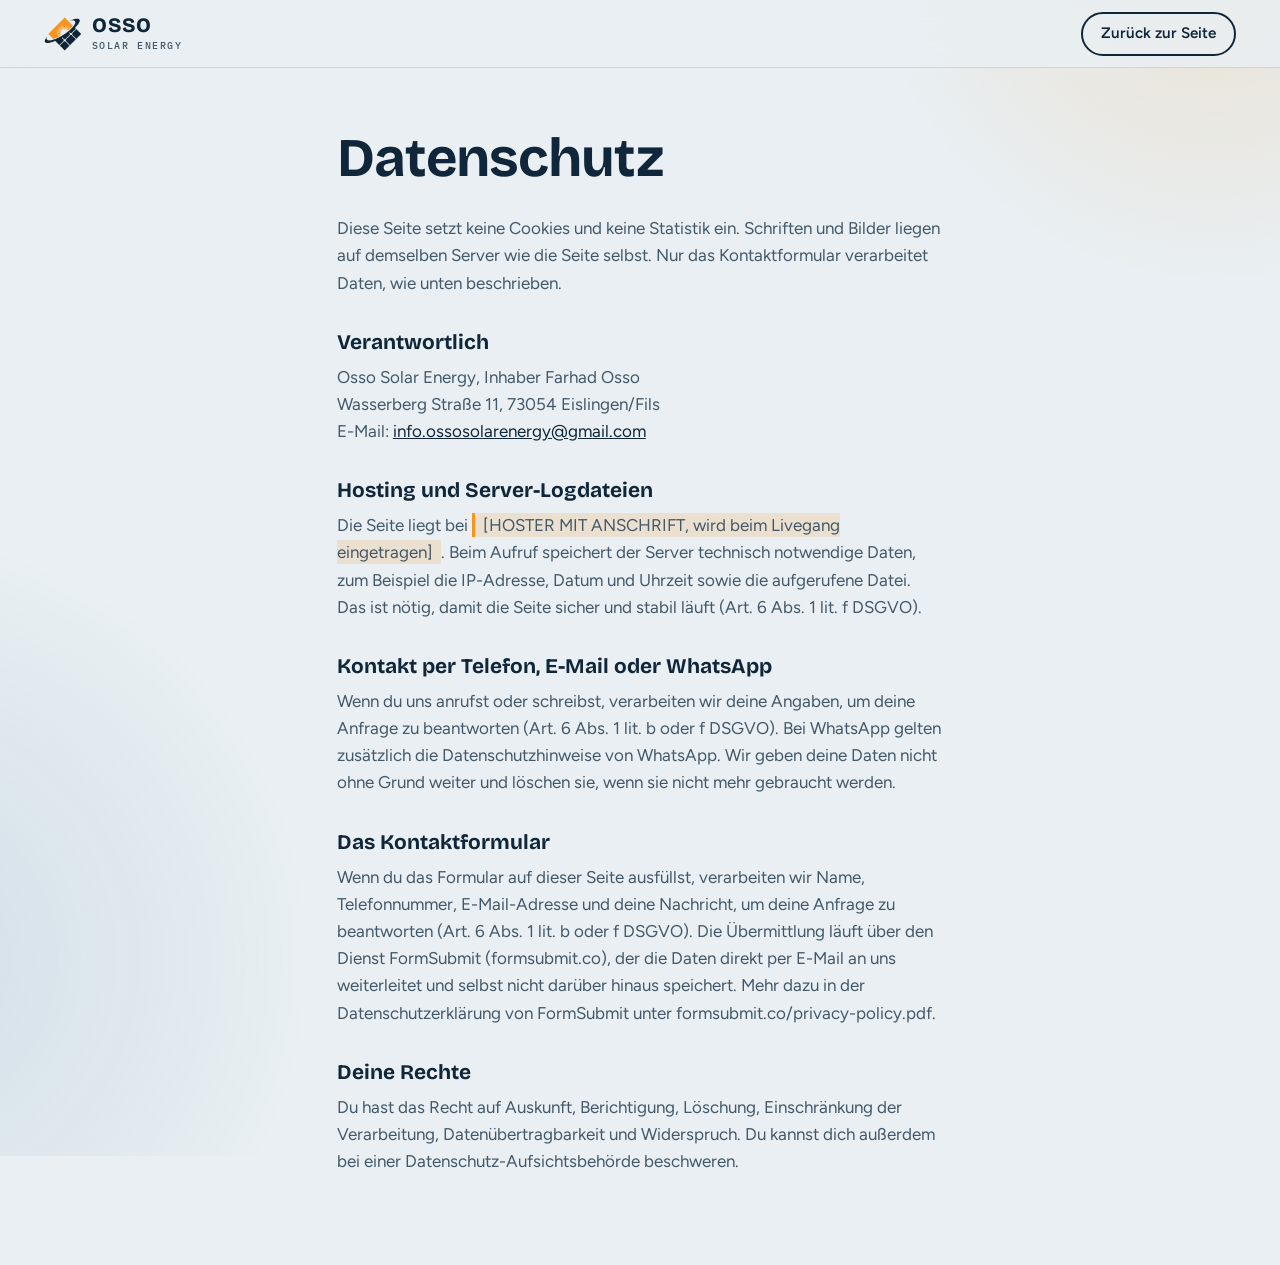
==== datenschutz.html @ b6607de0 "Osso Solar Energy website" ====
<!doctype html>
<html lang="de">
<head>
<meta charset="utf-8">
<meta name="viewport" content="width=device-width,initial-scale=1">
<title>Datenschutz | Osso Solar Energy</title>
<meta name="robots" content="noindex">
<meta name="theme-color" content="#E9EFF2">
<link rel="icon" type="image/png" sizes="32x32" href="assets/favicon-32x32.png">
<link rel="stylesheet" href="assets/site.css">
</head>
<body>
<div class="env" aria-hidden="true"></div>
<header class="nav">
  <a class="brand" href="index.html" aria-label="Osso Solar Energy, zur Startseite">
    <img src="assets/logo-mark-128.png" width="38" height="38" alt="">
    <span class="wordmark"><b>OSSO</b><span>Solar Energy</span></span>
  </a>
  <a class="btn btn-ghost btn-sm" href="index.html">Zurück zur Seite</a>
</header>
<main id="main" class="legal" tabindex="-1">
  <h1>Datenschutz</h1>
  <!-- PLATZHALTER: Entwurf, kein Cookie-Banner und keine Statistik im Einsatz. Vor dem Livegang prüfen lassen. -->
  <p>Diese Seite setzt keine Cookies und keine Statistik ein. Schriften und Bilder liegen auf demselben Server wie die Seite selbst. Nur das Kontaktformular verarbeitet Daten, wie unten beschrieben.</p>

  <h2>Verantwortlich</h2>
  <p>Osso Solar Energy, Inhaber Farhad Osso<br>
  Wasserberg Straße 11, 73054 Eislingen/Fils<br>
  E-Mail: <a href="mailto:info.ossosolarenergy@gmail.com">info.ossosolarenergy@gmail.com</a></p>

  <h2>Hosting und Server-Logdateien</h2>
  <p>Die Seite liegt bei <span class="todo">[HOSTER MIT ANSCHRIFT, wird beim Livegang eingetragen]</span>. Beim Aufruf speichert der Server technisch notwendige Daten, zum Beispiel die IP-Adresse, Datum und Uhrzeit sowie die aufgerufene Datei. Das ist nötig, damit die Seite sicher und stabil läuft (Art. 6 Abs. 1 lit. f DSGVO).</p>

  <h2>Kontakt per Telefon, E-Mail oder WhatsApp</h2>
  <p>Wenn du uns anrufst oder schreibst, verarbeiten wir deine Angaben, um deine Anfrage zu beantworten (Art. 6 Abs. 1 lit. b oder f DSGVO). Bei WhatsApp gelten zusätzlich die Datenschutzhinweise von WhatsApp. Wir geben deine Daten nicht ohne Grund weiter und löschen sie, wenn sie nicht mehr gebraucht werden.</p>

  <h2>Das Kontaktformular</h2>
  <p>Wenn du das Formular auf dieser Seite ausfüllst, verarbeiten wir Name, Telefonnummer, E-Mail-Adresse und deine Nachricht, um deine Anfrage zu beantworten (Art. 6 Abs. 1 lit. b oder f DSGVO). Die Übermittlung läuft über den Dienst FormSubmit (formsubmit.co), der die Daten direkt per E-Mail an uns weiterleitet und selbst nicht darüber hinaus speichert. Mehr dazu in der Datenschutzerklärung von FormSubmit unter formsubmit.co/privacy-policy.pdf.</p>

  <h2>Deine Rechte</h2>
  <p>Du hast das Recht auf Auskunft, Berichtigung, Löschung, Einschränkung der Verarbeitung, Datenübertragbarkeit und Widerspruch. Du kannst dich außerdem bei einer Datenschutz-Aufsichtsbehörde beschweren.</p>
</main>
</body>
</html>
---- assets/site.css ----
/* Osso Solar Energy. Plain CSS, no build step. */

@font-face{font-family:"Bricolage Grotesque";src:url(fonts/bricolage-grotesque-latin-wght-normal.woff2) format("woff2");font-weight:200 800;font-style:normal;font-display:swap}
@font-face{font-family:"Figtree";src:url(fonts/figtree-latin-wght-normal.woff2) format("woff2");font-weight:300 900;font-style:normal;font-display:swap}
@font-face{font-family:"IBM Plex Mono";src:url(fonts/ibm-plex-mono-latin-500-normal.woff2) format("woff2");font-weight:500;font-style:normal;font-display:swap}

:root{
  --canvas:#E9EFF2;
  --panel:#F5F8F9;
  --night:#0C1D2C;
  --night-2:#132B40;
  --accent:#F7941D;
  --accent-hover:#FFA63E;
  --accent-muted:rgba(247,148,29,.22);
  --text-secondary:#43586A;
  --text-primary:#10263A;
  --line-strong:#72848F;
  --line-soft:rgba(16,38,58,.12);
  --on-dark:#EEF2F4;
  --on-dark-2:#A9BAC7;

  --f-display:"Bricolage Grotesque",ui-sans-serif,system-ui,"Segoe UI",sans-serif;
  --f-body:"Figtree",ui-sans-serif,system-ui,"Segoe UI",sans-serif;
  --f-mono:"IBM Plex Mono",ui-monospace,"Cascadia Mono",Consolas,monospace;

  --ease:cubic-bezier(.22,.8,.24,1);
  --ease-soft:cubic-bezier(.4,0,.2,1);
  --tshadow:0 1px 2px rgba(5,10,18,.95),0 3px 12px rgba(5,10,18,.78),0 10px 44px rgba(5,10,18,.8);
  --gutter:clamp(20px,6vw,96px);
}

*,*::before,*::after{box-sizing:border-box}
html{overflow-x:hidden;overflow-x:clip;scroll-behavior:smooth;-webkit-text-size-adjust:100%}
body{margin:0;overflow-x:hidden;overflow-x:clip;background:var(--canvas);color:var(--text-primary);font:400 1.0625rem/1.6 var(--f-body);-webkit-font-smoothing:antialiased;text-rendering:optimizeLegibility}
img,svg,canvas{display:block;max-width:100%}
a{color:inherit}
h1,h2,h3,p,ul,dl,dd,figure{margin:0}
ul{padding:0;list-style:none}
[id]{scroll-margin-top:84px}
#main:focus{outline:none}

.sr{position:absolute!important;width:1px;height:1px;margin:-1px;padding:0;overflow:hidden;clip:rect(0 0 0 0);white-space:nowrap;border:0}
.skip{position:fixed;left:12px;top:-60px;z-index:100;padding:12px 18px;background:var(--text-primary);color:var(--on-dark);border-radius:10px;text-decoration:none;transition:top .3s var(--ease)}
.skip:focus{top:12px}

:focus-visible{outline:3px solid var(--accent);outline-offset:3px;box-shadow:0 0 0 2px var(--text-primary)}
.light :focus-visible,.promises :focus-visible,.cta :focus-visible,.stage :focus-visible{box-shadow:0 0 0 2px var(--night)}

/* ---------- One environment: a slow light that drifts behind every page ---------- */
.env{position:fixed;inset:-20vmax;z-index:-1;pointer-events:none;
  background:
    radial-gradient(38vmax 38vmax at 82% 14%,rgba(247,148,29,.15),transparent 70%),
    radial-gradient(46vmax 46vmax at 8% 86%,rgba(62,124,177,.14),transparent 72%);
  animation:envdrift 90s var(--ease-soft) -34s infinite alternate;will-change:transform}
@keyframes envdrift{from{transform:translate3d(0,0,0)}to{transform:translate3d(-4vmax,3vmax,0)}}

/* ---------- Navigation ---------- */
.nav{position:fixed;top:0;left:0;right:0;z-index:50;height:68px;display:flex;align-items:center;justify-content:space-between;gap:16px;padding:0 clamp(14px,3.4vw,44px);
  background:rgba(233,239,242,.84);-webkit-backdrop-filter:blur(14px) saturate(1.2);backdrop-filter:blur(14px) saturate(1.2);border-bottom:1px solid var(--line-soft)}
.brand{display:flex;align-items:center;gap:10px;text-decoration:none;min-height:44px}
.brand img{width:38px;height:38px}
.wordmark{display:flex;flex-direction:column;line-height:1}
.wordmark b{font:800 1.28rem/1 var(--f-display);letter-spacing:.06em}
.wordmark span{font:500 .62rem/1 var(--f-mono);letter-spacing:.16em;text-transform:uppercase;color:var(--text-secondary);margin-top:4px}
.nav-links{display:flex;gap:clamp(18px,3vw,40px)}
.nav-links a{position:relative;text-decoration:none;font-weight:500;font-size:.98rem;padding:10px 2px;color:var(--text-primary)}
.nav-links a::after{content:"";position:absolute;left:0;right:0;bottom:4px;height:2px;background:var(--accent);transform:scaleX(0);transform-origin:left;transition:transform .45s var(--ease)}
.nav-links a:hover::after{transform:scaleX(1)}
.btn .short{display:none}

/* ---------- Buttons ---------- */
.btn{position:relative;isolation:isolate;display:inline-flex;align-items:center;justify-content:center;gap:.6em;min-height:48px;padding:0 1.5em;border-radius:999px;border:2px solid transparent;
  font:600 1rem/1.1 var(--f-body);text-align:center;text-decoration:none;cursor:pointer;
  transition:transform .4s var(--ease),background-color .3s var(--ease-soft),color .3s var(--ease-soft),border-color .3s var(--ease-soft)}
.btn-primary{background:var(--accent);color:var(--text-primary)}
.btn-primary:hover{background:var(--accent-hover);transform:translateY(-2px)}
.btn-primary:active{transform:translateY(0)}
.btn-ghost{background:transparent;border-color:currentColor;color:inherit}
.btn-ghost:hover{background:rgba(255,255,255,.12);transform:translateY(-2px)}
.btn-sm{min-height:44px;padding:0 1.2em;font-size:.95rem}
.btn-lg{min-height:58px;padding:0 2em;font-size:1.1rem}
.btn.pulse::after{content:"";position:absolute;inset:-2px;z-index:-1;border-radius:inherit;box-shadow:0 0 34px 6px rgba(247,148,29,.6);opacity:0}
.live .btn.pulse::after{animation:glow 4.6s var(--ease-soft) -1.4s infinite}
@keyframes glow{0%,100%{opacity:0}50%{opacity:.55}}
@media (pointer:coarse){.btn,.nav-links a{min-height:44px}}

/* ---------- Typography ---------- */
.display{font-family:var(--f-display);font-weight:700;letter-spacing:-.025em;line-height:1;text-wrap:balance}
.h2{font:700 clamp(2rem,4.4vw,3.6rem)/1.05 var(--f-display);letter-spacing:-.02em;text-wrap:balance;max-width:20ch}
.lead{font-size:clamp(1.05rem,1.5vw,1.25rem);line-height:1.6;color:var(--text-secondary);max-width:46ch;margin-top:20px}
.eyebrow{display:flex;align-items:center;gap:.8em;margin-bottom:22px;font:500 .78rem/1 var(--f-mono);letter-spacing:.14em;text-transform:uppercase;color:var(--text-secondary)}
.dot{display:inline-block;width:9px;height:9px;border-radius:50%;background:var(--accent);flex:none}
.live .dot{animation:dotpulse 4.6s var(--ease-soft) -2.1s infinite}
@keyframes dotpulse{0%,100%{opacity:1;transform:scale(1)}50%{opacity:.45;transform:scale(.8)}}

.section,.promises,.steps,.light,.services,.faq,.cta{position:relative;padding:clamp(76px,11vw,150px) var(--gutter)}
.wrap{max-width:1180px;margin:0 auto}

/* ---------- Hero ---------- */
.hero{position:relative}
.stage{position:relative;min-height:100svh;overflow:hidden;background:var(--night);color:#F6F4EE}
.poster{position:absolute;inset:0}
.poster img{width:100%;height:100%;object-fit:cover;object-position:53% 50%}
/* tall screens: the wide picture sits as a band under the menu and melts into the page */
@media (max-aspect-ratio:1/1){
  .stage{background:#0E2236}
  .poster{inset:auto;left:0;right:0;top:96px;height:min(44vh,380px);-webkit-mask-image:linear-gradient(#000 74%,transparent);mask-image:linear-gradient(#000 74%,transparent)}
}
#fx{position:absolute;inset:0;width:100%;height:100%;display:none;will-change:transform}
.scrim{position:absolute;inset:0;pointer-events:none;background:radial-gradient(ellipse 120% 90% at 55% 40%,rgba(8,20,32,0) 35%,rgba(8,20,32,.62) 100%)}

/* honest label: the pictures at the top are visualisations */
.viz{position:absolute;z-index:2;top:84px;right:clamp(14px,3.4vw,44px);padding:.55em .8em;border-radius:8px;background:rgba(8,14,22,.5);border:1px solid rgba(160,180,200,.28);
  font:500 .66rem/1 var(--f-mono);letter-spacing:.14em;text-transform:uppercase;color:#DDE5EA;pointer-events:none}
@media (max-aspect-ratio:1/1){.viz{top:106px}}

/* captions: absolutely placed in the calm lower left, the action lane (roof) stays clear */
.band{position:absolute;left:var(--gutter);right:var(--gutter);bottom:clamp(40px,12vh,130px);color:#F6F4EE;text-shadow:var(--tshadow);pointer-events:none;--k:1}
.band .inner{position:relative;isolation:isolate;width:fit-content;max-width:100%;pointer-events:auto}
.band .inner::before{content:"";position:absolute;inset:-42% -36% -48% -32%;z-index:-1;pointer-events:none;opacity:calc(.25 + .75*var(--k,1));
  background:radial-gradient(ellipse 80% 72% at 36% 55%,rgba(5,10,18,.82) 0%,rgba(5,10,18,.64) 50%,rgba(5,10,18,0) 84%)}
.band .btn{text-shadow:none}
.band:not(.b4){display:none}
.b1 .display{font-size:clamp(2.9rem,7.4vw,7rem);margin-top:22px}
.b2 .display,.b3 .display{font-size:clamp(3.2rem,9vw,8.6rem);margin-top:20px}
.b4 .display{font-size:clamp(2.2rem,4.8vw,4.6rem);max-width:16ch}
.b4 .sub{max-width:44ch;font-size:clamp(1.02rem,1.5vw,1.25rem);line-height:1.55;margin-top:20px;color:#EEF2F4}
.cta-row{display:flex;flex-wrap:wrap;gap:12px;margin-top:28px}
.b4 .btn-ghost{color:#F6F4EE}

.chip{display:inline-flex;align-items:center;gap:.7em;padding:.7em 1em;border-radius:10px;background:rgba(8,14,22,.55);border:1px solid rgba(160,180,200,.3);-webkit-backdrop-filter:blur(10px);backdrop-filter:blur(10px);text-shadow:0 1px 3px rgba(5,5,10,.85);
  font:500 .74rem/1 var(--f-mono);letter-spacing:.14em;text-transform:uppercase;color:#EDEFEA}
.cue{display:flex;align-items:center;gap:12px;margin-top:34px;font:500 .74rem/1 var(--f-mono);letter-spacing:.16em;text-transform:uppercase;color:#EDEFEA}
.cue-line{position:relative;display:block;width:1px;height:44px;background:rgba(238,242,244,.28);overflow:hidden}
.cue-line::after{content:"";position:absolute;left:0;top:0;width:1px;height:100%;background:var(--accent);transform:translateY(-100%)}
.live .cue-line::after{animation:cue 3.2s var(--ease-soft) -1.1s infinite}
@keyframes cue{0%{transform:translateY(-100%)}60%,100%{transform:translateY(100%)}}

/* text entrances, all scrubbed by --k (0 to 1) and fully reversible */
.vis{display:block}
[data-split="blur"]{position:relative}
[data-split="blur"] .sharp{opacity:var(--k,1);transform:translateY(calc((1 - var(--k,1))*16px))}
[data-split="blur"] .soft{position:absolute;left:0;top:0;filter:blur(10px);opacity:calc(1 - var(--k,1));transform:translateY(calc((1 - var(--k,1))*16px))}
[data-split="chars"] .w,[data-split="words"] .w{display:inline-block;white-space:nowrap}
[data-split="chars"] .c{display:inline-block;--kc:clamp(0,(var(--k,1) - var(--th,0))*2.6,1);opacity:var(--kc);transform:scale(calc(.8 + .2*var(--kc)))}
[data-split="words"] .vis{display:inline}
[data-split="words"] .w{--kc:clamp(0,(var(--k,1) - var(--th,0))*2.8,1);opacity:var(--kc);transform:translateY(calc((1 - var(--kc))*34px))}
.b4 .sub{opacity:clamp(0,(var(--k,1) - .55)*3,1);transform:translateY(calc((1 - clamp(0,(var(--k,1) - .55)*3,1))*14px))}
.b4 .cta-row{opacity:clamp(0,(var(--k,1) - .72)*4,1);transform:translateY(calc((1 - clamp(0,(var(--k,1) - .72)*4,1))*14px))}

/* scrub mode: a tall pinned hero, the canvas plays the journey */
.scrub .hero{height:640vh}
.scrub .stage{position:sticky;top:0;height:100svh;min-height:0}
.scrub .poster{opacity:0}
.scrub #fx{display:block;opacity:0;transition:opacity .9s var(--ease-soft)}
.scrub.fx-ready #fx{opacity:1}
.scrub .band{display:block;opacity:0;visibility:hidden;--k:0}
.scrub .band .btn,.scrub .band a{pointer-events:auto}
.scrub .stage{background:#0E2236}
@media (max-height:560px){.cue{display:none}}

/* ---------- Strip ---------- */
/* ---------- Stats: the proof line right under the hero ---------- */
.stats{padding:clamp(36px,5.5vw,60px) var(--gutter);background:var(--panel)}
.stats-grid{display:grid;grid-template-columns:repeat(4,1fr);gap:clamp(18px,3vw,32px)}
.stats-grid li{padding-left:clamp(16px,2vw,24px);border-left:2px solid var(--line-soft)}
.stats-grid li:first-child{padding-left:0;border-left:none}
.stat-num{font:700 clamp(1.8rem,3.4vw,2.8rem)/1 var(--f-display);letter-spacing:-.02em;color:var(--text-primary)}
.stat-label{margin-top:8px;font:500 .74rem/1.3 var(--f-mono);letter-spacing:.1em;text-transform:uppercase;color:var(--text-secondary)}
@media (max-width:720px){
  .stats-grid{grid-template-columns:repeat(2,1fr);row-gap:26px}
  .stats-grid li{border-left:none;padding-left:0}
  .stats-grid li:nth-child(even){border-left:2px solid var(--line-soft);padding-left:clamp(16px,4vw,24px)}
}

.strip{padding:26px var(--gutter);background:rgba(245,248,249,.7);border-block:1px solid var(--line-soft)}
.strip-list{display:flex;flex-wrap:wrap;justify-content:center;gap:12px clamp(22px,4vw,56px);font:500 .82rem/1 var(--f-mono);letter-spacing:.16em;text-transform:uppercase;color:var(--text-primary)}
.strip-list li{display:flex;align-items:center;gap:clamp(22px,4vw,56px)}
.strip-list li:not(:last-child)::after{content:"";width:8px;height:8px;border-radius:50%;background:var(--accent)}

/* ---------- Reveal on scroll ---------- */
.js [data-reveal]{opacity:0;transform:translateY(26px);transition:opacity .9s var(--ease),transform 1s var(--ease);transition-delay:calc(var(--i,0)*90ms)}
.js [data-reveal].in{opacity:1;transform:none}
.js [data-reveal].in.done{transition-delay:0s!important}

/* ---------- Promises (night band) ---------- */
.promises{background:linear-gradient(180deg,var(--night),var(--night-2));color:var(--on-dark)}
.promises .eyebrow,.light .eyebrow,.cta .eyebrow{color:var(--on-dark-2)}
.promises .h2{color:var(--on-dark)}
.promise-grid{display:grid;grid-template-columns:repeat(3,1fr);gap:clamp(28px,4vw,64px);margin-top:clamp(44px,6vw,84px)}
.promise .rule{display:block;height:2px;margin-bottom:26px;background:linear-gradient(90deg,var(--accent),rgba(247,148,29,.15));transform:scaleX(0);transform-origin:left;transition:transform 1.3s var(--ease) .15s}
.promise.in .rule{transform:scaleX(1)}
.promise .display{font-size:clamp(2.2rem,4.2vw,3.7rem)}
.promise p{margin-top:16px;color:var(--on-dark-2);max-width:30ch}

/* ---------- Steps ---------- */
.steps-grid{position:relative;display:grid;grid-template-columns:repeat(4,1fr);gap:clamp(18px,2.2vw,32px);margin-top:clamp(44px,6vw,84px)}
.cable{position:absolute;pointer-events:none;overflow:visible}
.cable-h{left:0;top:19px;width:100%;height:8px}
.cable-v{display:none}
.cable-path{fill:none;stroke:var(--accent);stroke-width:2;vector-effect:non-scaling-stroke;stroke-dasharray:1;stroke-dashoffset:calc(1 - var(--d,0))}
.step .num{position:relative;z-index:1;display:inline-block;padding:8px 12px 8px 0;margin-bottom:18px;background:var(--canvas);font:500 .82rem/1 var(--f-mono);letter-spacing:.14em;color:var(--text-primary)}
.step .ph{position:relative;aspect-ratio:4/5;border-radius:16px;overflow:hidden;background:var(--night-2);box-shadow:0 18px 40px -22px rgba(16,38,58,.5)}
.step .ph img{width:100%;height:100%;object-fit:cover;transition:transform 1.4s var(--ease)}
.step:hover .ph img{transform:scale(1.04)}
.step h3{font:700 1.32rem/1.2 var(--f-display);letter-spacing:-.01em;margin-top:22px;text-wrap:balance}
.step p:last-child{margin-top:10px;color:var(--text-secondary);max-width:32ch}

/* ---------- The one interaction ---------- */
.light{background:linear-gradient(180deg,var(--night-2),var(--night));color:var(--on-dark);overflow:hidden}
.light::before{content:"";position:absolute;inset:0;pointer-events:none;background:radial-gradient(60vmax 40vmax at 86% 20%,rgba(247,148,29,.16),transparent 70%)}
.light-grid{position:relative;display:grid;grid-template-columns:1fr minmax(0,520px);gap:clamp(36px,6vw,96px);align-items:center}
.light .h2{color:var(--on-dark)}
.light .lead{color:var(--on-dark-2)}
.benefits{margin-top:clamp(28px,4vw,48px);display:grid;gap:14px}
.benefit{position:relative;padding-left:34px;font-size:1.12rem;color:var(--on-dark)}
.benefit::before{content:"";position:absolute;left:0;top:.48em;width:14px;height:14px;border-radius:50%;background:var(--accent);box-shadow:0 0 0 0 rgba(247,148,29,.5);transition:box-shadow .9s var(--ease)}
.hold-on .benefit{opacity:.5;transition:opacity 1s var(--ease) calc(var(--i,0)*260ms)}
.hold-on .benefit::before{background:var(--line-strong)}
.hold-on .lit .benefit{opacity:1}
.hold-on .lit .benefit::before{background:var(--accent);box-shadow:0 0 18px 3px rgba(247,148,29,.5)}
.light-fig{position:relative}
.frame{position:relative;aspect-ratio:1180/1210;border-radius:20px;overflow:hidden;background:var(--night);box-shadow:0 30px 70px -30px rgba(0,0,0,.7)}
.frame img,.frame canvas{position:absolute;inset:0;width:100%;height:100%;object-fit:cover}
.frame canvas{display:none}
.hold-on .frame canvas{display:block}
.hold-on .frame .fallback{display:none}
.hold{position:absolute;left:50%;bottom:22px;transform:translateX(-50%);display:inline-flex;align-items:center;gap:12px;min-height:56px;padding:6px 22px 6px 8px;border-radius:999px;border:1px solid rgba(160,180,200,.4);
  background:rgba(8,14,22,.62);-webkit-backdrop-filter:blur(12px);backdrop-filter:blur(12px);color:#F6F4EE;font:600 1rem/1.1 var(--f-body);cursor:pointer;touch-action:none;user-select:none;-webkit-user-select:none;-webkit-touch-callout:none;
  transition:border-color .3s var(--ease-soft),background-color .3s var(--ease-soft)}
.hold:hover{border-color:var(--accent)}
.hold .lbl{white-space:nowrap}
.hold .ring{width:44px;height:44px;flex:none}
.ring circle{fill:none}
.ring-bg{stroke:rgba(238,242,244,.22);stroke-width:3}
.ring-fg{stroke:var(--accent);stroke-width:3;stroke-linecap:round;stroke-dasharray:126;stroke-dashoffset:calc(126 - 126*var(--hp,0));transform:rotate(-90deg);transform-origin:50% 50%}
.ring-sun{fill:var(--accent)!important}
.live .hold:not(.done) .ring-sun{animation:dotpulse 4.6s var(--ease-soft) -1.6s infinite;transform-origin:50% 50%}
.hold.done{border-color:var(--accent);cursor:default}
.hint{margin-top:18px;text-align:center;font:500 .74rem/1.5 var(--f-mono);letter-spacing:.1em;text-transform:uppercase;color:var(--on-dark-2)}
.frame-wrap{position:relative}
.frame-wrap:has(.hold.done) ~ .hint{visibility:hidden}

/* ---------- Services ---------- */
.svc-list{margin-top:clamp(40px,5vw,72px);border-top:1px solid var(--line-strong)}
.svc{display:grid;grid-template-columns:88px minmax(0,1fr) minmax(0,1.2fr);align-items:center;gap:clamp(18px,3vw,48px);padding:clamp(26px,3.4vw,42px) 6px;border-bottom:1px solid var(--line-strong)}
.svc .ico{width:72px;height:72px;color:var(--text-primary);fill:none;stroke:currentColor;stroke-width:2;stroke-linecap:round;stroke-linejoin:round;overflow:visible}
.svc .ico :is(path,rect,circle){stroke-dasharray:1;stroke-dashoffset:1;transition:stroke-dashoffset 1.5s var(--ease) .2s}
.svc.in .ico :is(path,rect,circle){stroke-dashoffset:0}
.svc .ico .sun{stroke:var(--accent)}
.live .svc .ico .sun{animation:dotpulse 5s var(--ease-soft) -.8s infinite}
.svc h3{font:700 clamp(1.5rem,2.6vw,2.2rem)/1.1 var(--f-display);letter-spacing:-.015em;transition:transform .5s var(--ease)}
.svc:hover h3{transform:translateX(8px)}
.svc p{color:var(--text-secondary);max-width:40ch}

/* ---------- FAQ ---------- */
.faq{background:var(--panel)}
.faq-grid{display:grid;grid-template-columns:minmax(0,.8fr) minmax(0,1.2fr);gap:clamp(36px,6vw,96px);align-items:start}
.faq-head{position:sticky;top:110px}
.qa{border-bottom:1px solid var(--line-strong)}
.qa:first-child{border-top:1px solid var(--line-strong)}
.qa summary{display:flex;align-items:center;justify-content:space-between;gap:24px;padding:24px 4px;cursor:pointer;list-style:none;font:600 1.16rem/1.35 var(--f-display);letter-spacing:-.005em;min-height:44px}
.qa summary::-webkit-details-marker{display:none}
.plus{position:relative;flex:none;width:22px;height:22px;transition:transform .5s var(--ease)}
.plus::before,.plus::after{content:"";position:absolute;left:0;right:0;top:50%;height:2px;margin-top:-1px;background:var(--text-primary);border-radius:2px}
.plus::after{transform:rotate(90deg)}
.qa[open] .plus{transform:rotate(45deg)}
.qa summary:hover .plus::before,.qa summary:hover .plus::after{background:var(--accent)}
.qa .ans{padding:0 4px 26px;color:var(--text-secondary);max-width:58ch}
.qa[open] .ans{animation:ansIn .6s var(--ease) both}
@keyframes ansIn{from{opacity:0;transform:translateY(-8px)}to{opacity:1;transform:none}}

/* ---------- Contact ---------- */
.cta{background:linear-gradient(180deg,var(--night),#08141F);color:var(--on-dark);overflow:hidden}
.cta .wrap{position:relative}
.cta .display.xl{font-size:clamp(2.6rem,7.4vw,6.6rem);max-width:12ch;color:var(--on-dark)}
.cta .lead{color:var(--on-dark-2)}
.cta .btn-ghost{color:var(--on-dark)}
.cta .cta-row{margin-top:38px}
.contact{display:flex;flex-wrap:wrap;gap:22px clamp(28px,5vw,72px);margin-top:clamp(44px,6vw,80px);padding-top:28px;border-top:1px solid rgba(238,242,244,.2)}
.contact dt{font:500 .72rem/1 var(--f-mono);letter-spacing:.16em;text-transform:uppercase;color:var(--on-dark-2);margin-bottom:8px}
.contact dd{font-size:1.1rem}
.contact a{text-decoration:none;border-bottom:1px solid rgba(238,242,244,.35);transition:border-color .3s var(--ease-soft),color .3s var(--ease-soft)}
.contact a:hover{color:var(--accent-hover);border-color:var(--accent-hover)}
.contact-grid{display:grid;grid-template-columns:1.05fr 1fr;gap:clamp(40px,6vw,90px);align-items:start}

/* ---------- Contact form (FormSubmit, sends straight to the inbox) ---------- */
.contact-form-wrap{background:rgba(238,242,244,.05);border:1px solid rgba(238,242,244,.16);border-radius:16px;padding:clamp(24px,3vw,36px);backdrop-filter:blur(6px)}
.form-success{display:none;margin-bottom:22px;padding:16px 18px;border-radius:10px;background:var(--accent-muted);border:1px solid rgba(247,148,29,.5);color:var(--on-dark)}
.form-success.show{display:block}
.form-success.show ~ .contact-form{display:none}
.contact-form{display:flex;flex-direction:column;gap:16px}
.form-row{display:grid;grid-template-columns:1fr 1fr;gap:16px}
.form-group{display:flex;flex-direction:column;gap:6px}
.form-group label{font:500 .78rem/1 var(--f-mono);letter-spacing:.08em;color:var(--on-dark-2)}
.contact-form input,.contact-form select,.contact-form textarea{
  font:400 .98rem/1.4 var(--f-body);color:var(--on-dark);
  background:rgba(238,242,244,.07);border:1px solid rgba(238,242,244,.28);border-radius:8px;
  padding:12px 13px;width:100%;min-height:44px;transition:border-color .3s var(--ease-soft),background-color .3s var(--ease-soft)}
.contact-form select{appearance:none;background-image:linear-gradient(45deg,transparent 50%,var(--on-dark-2) 52%),linear-gradient(135deg,var(--on-dark-2) 48%,transparent 50%);background-position:calc(100% - 20px) center,calc(100% - 15px) center;background-size:5px 5px;background-repeat:no-repeat;padding-right:36px}
.contact-form select option{color:var(--text-primary)}
.contact-form input::placeholder,.contact-form textarea::placeholder{color:var(--on-dark-2)}
.contact-form input:hover,.contact-form select:hover,.contact-form textarea:hover{border-color:rgba(238,242,244,.4)}
.contact-form input:focus-visible,.contact-form select:focus-visible,.contact-form textarea:focus-visible{border-color:var(--accent);background:rgba(238,242,244,.1)}
.contact-form textarea{resize:vertical;min-height:110px}
.contact-form input.hp{position:absolute;left:-9999px;width:1px;min-height:1px;height:1px;padding:0;border:0;overflow:hidden}
.form-submit{align-self:flex-start;margin-top:4px}
.form-hint{font-size:.82rem;line-height:1.6;color:var(--on-dark-2)}
.form-hint a{color:var(--on-dark);border-bottom:1px solid rgba(238,242,244,.35)}
.form-hint a:hover{color:var(--accent-hover);border-color:var(--accent-hover)}
@media (max-width:1000px){.contact-grid{grid-template-columns:1fr}}
@media (max-width:520px){.form-row{grid-template-columns:1fr}}

.rays{position:absolute;right:-16vmax;top:-14vmax;width:64vmax;height:64vmax;pointer-events:none;opacity:.55}
.rays svg{width:100%;height:100%;overflow:visible}
.rays line{stroke:var(--accent);stroke-width:1.5;stroke-linecap:round;opacity:.35}
.live .rays svg{animation:spin 140s linear -37s infinite}
@keyframes spin{to{transform:rotate(360deg)}}

/* ---------- Footer ---------- */
.foot{background:var(--panel);padding:clamp(48px,7vw,90px) var(--gutter) 28px}
.foot-grid{display:grid;grid-template-columns:auto 1fr 1fr;gap:clamp(28px,6vw,90px);align-items:start}
.foot-logo{width:150px;height:auto;border-radius:12px}
.foot-col p{line-height:1.7}
.foot-col p+p{margin-top:16px}
.foot a{text-decoration:none;border-bottom:1px solid var(--line-strong)}
.foot a:hover{border-color:var(--accent)}
.fine{color:var(--text-secondary);font-size:.95rem}
.copy{max-width:1180px;margin:clamp(36px,5vw,64px) auto 0;padding-top:20px;border-top:1px solid var(--line-soft);font:500 .74rem/1 var(--f-mono);letter-spacing:.12em;text-transform:uppercase;color:var(--text-secondary)}

/* ---------- Legal pages ---------- */
.legal{max-width:760px;margin:0 auto;padding:130px var(--gutter) 90px}
.legal h1{font:700 clamp(2.2rem,5vw,3.4rem)/1.05 var(--f-display);letter-spacing:-.02em;margin-bottom:28px}
.legal h2{font:700 1.3rem/1.2 var(--f-display);margin:34px 0 8px}
.legal p,.legal li{color:var(--text-secondary);margin-top:8px}
.legal a{color:var(--text-primary)}
.legal .todo{background:rgba(247,148,29,.16);border-left:3px solid var(--accent);padding:2px 8px}

/* ---------- Pause everything that is off screen or in a hidden tab ---------- */
body.paused *,body.paused *::before,body.paused *::after{animation-play-state:paused!important}

/* ---------- Small screens ---------- */
@media (max-width:1000px){
  .steps-grid{grid-template-columns:repeat(2,1fr);row-gap:44px}
  .cable-h{display:none}
  .promise-grid{grid-template-columns:1fr;gap:38px}
  .light-grid{grid-template-columns:1fr}
  .faq-grid{grid-template-columns:1fr}
  .faq-head{position:static}
  .svc{grid-template-columns:72px minmax(0,1fr);row-gap:6px}
  .svc p{grid-column:2}
  .foot-grid{grid-template-columns:1fr 1fr}
  .foot-logo{grid-column:1/-1}
}
@media (max-width:720px){
  .nav-links{display:none}
  .btn .long{display:none}
  .btn .short{display:inline}
  .steps-grid{grid-template-columns:1fr}
  .cable-v{display:block;left:0;top:0;width:8px;height:100%}
  .cable-h{display:none}
  .step{padding-left:26px}
  .step .num{margin-left:-26px;padding-left:26px}
  .band{bottom:clamp(28px,8vh,80px)}
  .b4 .cta-row{flex-direction:column;align-items:stretch}
  .foot-grid{grid-template-columns:1fr}
}
@media (max-width:420px){.wordmark span{display:none}}

/* ---------- Reduced motion: everything shows its finished state ---------- */
@media (prefers-reduced-motion:reduce){
  html{scroll-behavior:auto}
  *,*::before,*::after{animation:none!important;transition:none!important;transition-delay:0s!important}
  .js [data-reveal]{opacity:1;transform:none}
  .promise .rule{transform:scaleX(1)}
  .svc .ico :is(path,rect,circle){stroke-dashoffset:0}
  .cable-path{stroke-dashoffset:0}
  .benefit{opacity:1!important}
  .benefit::before{background:var(--accent)!important}
}
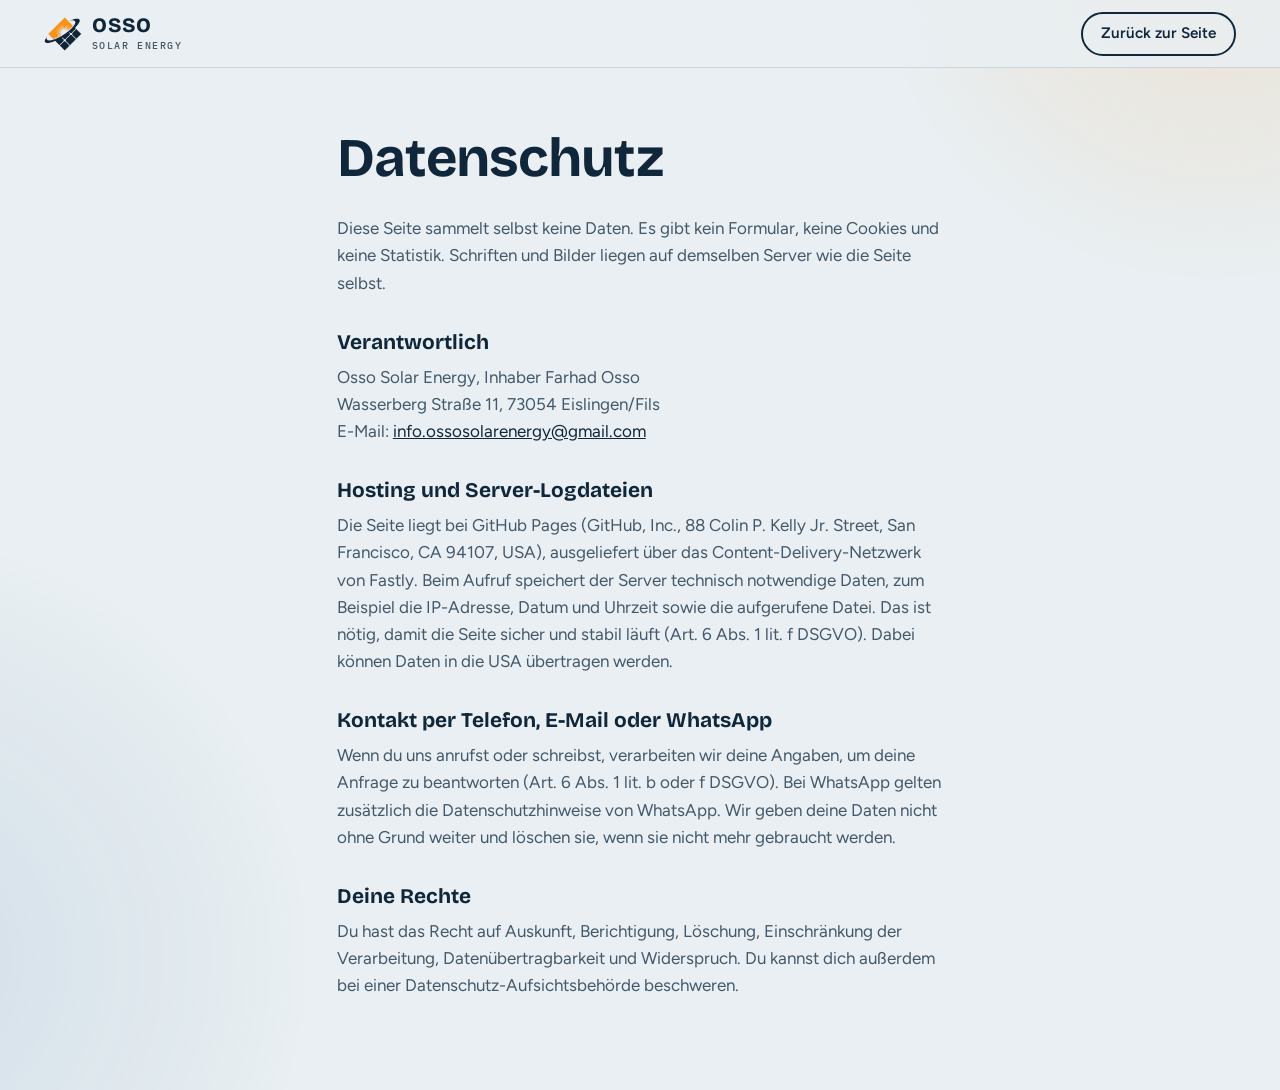
==== commit 7069f7f7: "Kontaktformular entfernen, Ablauf-Bilder austauschen, Referenzen-Bereich hinzufuegen - Kontaktformul" ====
--- a/datenschutz.html
+++ b/datenschutz.html
@@ -20,8 +20,7 @@
 </header>
 <main id="main" class="legal" tabindex="-1">
   <h1>Datenschutz</h1>
-  <!-- PLATZHALTER: Entwurf, kein Cookie-Banner und keine Statistik im Einsatz. Vor dem Livegang prüfen lassen. -->
-  <p>Diese Seite setzt keine Cookies und keine Statistik ein. Schriften und Bilder liegen auf demselben Server wie die Seite selbst. Nur das Kontaktformular verarbeitet Daten, wie unten beschrieben.</p>
+  <p>Diese Seite sammelt selbst keine Daten. Es gibt kein Formular, keine Cookies und keine Statistik. Schriften und Bilder liegen auf demselben Server wie die Seite selbst.</p>
 
   <h2>Verantwortlich</h2>
   <p>Osso Solar Energy, Inhaber Farhad Osso<br>
@@ -29,13 +28,10 @@
   E-Mail: <a href="mailto:info.ossosolarenergy@gmail.com">info.ossosolarenergy@gmail.com</a></p>
 
   <h2>Hosting und Server-Logdateien</h2>
-  <p>Die Seite liegt bei <span class="todo">[HOSTER MIT ANSCHRIFT, wird beim Livegang eingetragen]</span>. Beim Aufruf speichert der Server technisch notwendige Daten, zum Beispiel die IP-Adresse, Datum und Uhrzeit sowie die aufgerufene Datei. Das ist nötig, damit die Seite sicher und stabil läuft (Art. 6 Abs. 1 lit. f DSGVO).</p>
+  <p>Die Seite liegt bei GitHub Pages (GitHub, Inc., 88 Colin P. Kelly Jr. Street, San Francisco, CA 94107, USA), ausgeliefert über das Content-Delivery-Netzwerk von Fastly. Beim Aufruf speichert der Server technisch notwendige Daten, zum Beispiel die IP-Adresse, Datum und Uhrzeit sowie die aufgerufene Datei. Das ist nötig, damit die Seite sicher und stabil läuft (Art. 6 Abs. 1 lit. f DSGVO). Dabei können Daten in die USA übertragen werden.</p>
 
   <h2>Kontakt per Telefon, E-Mail oder WhatsApp</h2>
   <p>Wenn du uns anrufst oder schreibst, verarbeiten wir deine Angaben, um deine Anfrage zu beantworten (Art. 6 Abs. 1 lit. b oder f DSGVO). Bei WhatsApp gelten zusätzlich die Datenschutzhinweise von WhatsApp. Wir geben deine Daten nicht ohne Grund weiter und löschen sie, wenn sie nicht mehr gebraucht werden.</p>
-
-  <h2>Das Kontaktformular</h2>
-  <p>Wenn du das Formular auf dieser Seite ausfüllst, verarbeiten wir Name, Telefonnummer, E-Mail-Adresse und deine Nachricht, um deine Anfrage zu beantworten (Art. 6 Abs. 1 lit. b oder f DSGVO). Die Übermittlung läuft über den Dienst FormSubmit (formsubmit.co), der die Daten direkt per E-Mail an uns weiterleitet und selbst nicht darüber hinaus speichert. Mehr dazu in der Datenschutzerklärung von FormSubmit unter formsubmit.co/privacy-policy.pdf.</p>
 
   <h2>Deine Rechte</h2>
   <p>Du hast das Recht auf Auskunft, Berichtigung, Löschung, Einschränkung der Verarbeitung, Datenübertragbarkeit und Widerspruch. Du kannst dich außerdem bei einer Datenschutz-Aufsichtsbehörde beschweren.</p>
--- a/assets/site.css
+++ b/assets/site.css
@@ -282,34 +282,17 @@
 .contact dd{font-size:1.1rem}
 .contact a{text-decoration:none;border-bottom:1px solid rgba(238,242,244,.35);transition:border-color .3s var(--ease-soft),color .3s var(--ease-soft)}
 .contact a:hover{color:var(--accent-hover);border-color:var(--accent-hover)}
-.contact-grid{display:grid;grid-template-columns:1.05fr 1fr;gap:clamp(40px,6vw,90px);align-items:start}
-
-/* ---------- Contact form (FormSubmit, sends straight to the inbox) ---------- */
-.contact-form-wrap{background:rgba(238,242,244,.05);border:1px solid rgba(238,242,244,.16);border-radius:16px;padding:clamp(24px,3vw,36px);backdrop-filter:blur(6px)}
-.form-success{display:none;margin-bottom:22px;padding:16px 18px;border-radius:10px;background:var(--accent-muted);border:1px solid rgba(247,148,29,.5);color:var(--on-dark)}
-.form-success.show{display:block}
-.form-success.show ~ .contact-form{display:none}
-.contact-form{display:flex;flex-direction:column;gap:16px}
-.form-row{display:grid;grid-template-columns:1fr 1fr;gap:16px}
-.form-group{display:flex;flex-direction:column;gap:6px}
-.form-group label{font:500 .78rem/1 var(--f-mono);letter-spacing:.08em;color:var(--on-dark-2)}
-.contact-form input,.contact-form select,.contact-form textarea{
-  font:400 .98rem/1.4 var(--f-body);color:var(--on-dark);
-  background:rgba(238,242,244,.07);border:1px solid rgba(238,242,244,.28);border-radius:8px;
-  padding:12px 13px;width:100%;min-height:44px;transition:border-color .3s var(--ease-soft),background-color .3s var(--ease-soft)}
-.contact-form select{appearance:none;background-image:linear-gradient(45deg,transparent 50%,var(--on-dark-2) 52%),linear-gradient(135deg,var(--on-dark-2) 48%,transparent 50%);background-position:calc(100% - 20px) center,calc(100% - 15px) center;background-size:5px 5px;background-repeat:no-repeat;padding-right:36px}
-.contact-form select option{color:var(--text-primary)}
-.contact-form input::placeholder,.contact-form textarea::placeholder{color:var(--on-dark-2)}
-.contact-form input:hover,.contact-form select:hover,.contact-form textarea:hover{border-color:rgba(238,242,244,.4)}
-.contact-form input:focus-visible,.contact-form select:focus-visible,.contact-form textarea:focus-visible{border-color:var(--accent);background:rgba(238,242,244,.1)}
-.contact-form textarea{resize:vertical;min-height:110px}
-.contact-form input.hp{position:absolute;left:-9999px;width:1px;min-height:1px;height:1px;padding:0;border:0;overflow:hidden}
-.form-submit{align-self:flex-start;margin-top:4px}
-.form-hint{font-size:.82rem;line-height:1.6;color:var(--on-dark-2)}
-.form-hint a{color:var(--on-dark);border-bottom:1px solid rgba(238,242,244,.35)}
-.form-hint a:hover{color:var(--accent-hover);border-color:var(--accent-hover)}
-@media (max-width:1000px){.contact-grid{grid-template-columns:1fr}}
-@media (max-width:520px){.form-row{grid-template-columns:1fr}}
+
+/* ---------- Referenzen ---------- */
+.work{background:var(--panel)}
+.work-grid{display:grid;grid-template-columns:1fr 1fr;gap:clamp(16px,2.4vw,28px);margin-top:clamp(40px,5vw,72px)}
+.work-card{display:block;position:relative;border-radius:16px;overflow:hidden;background:var(--night-2);box-shadow:0 18px 40px -22px rgba(16,38,58,.5)}
+.work-card img{width:100%;height:100%;max-height:560px;object-fit:cover;display:block;transition:transform 1.4s var(--ease)}
+.work-card:hover img{transform:scale(1.04)}
+.work-card figcaption{position:absolute;left:0;right:0;bottom:0;padding:20px 18px 16px;color:#F6F4EE;font-size:.95rem;line-height:1.45;text-shadow:var(--tshadow);
+  background:linear-gradient(180deg,rgba(10,20,32,0) 0%,rgba(10,20,32,.78) 75%)}
+.work-card .tag{display:block;margin-bottom:6px;font:500 .68rem/1 var(--f-mono);letter-spacing:.14em;text-transform:uppercase;color:var(--accent)}
+@media (max-width:720px){.work-grid{grid-template-columns:1fr}.work-card img{max-height:440px}}
 
 .rays{position:absolute;right:-16vmax;top:-14vmax;width:64vmax;height:64vmax;pointer-events:none;opacity:.55}
 .rays svg{width:100%;height:100%;overflow:visible}
